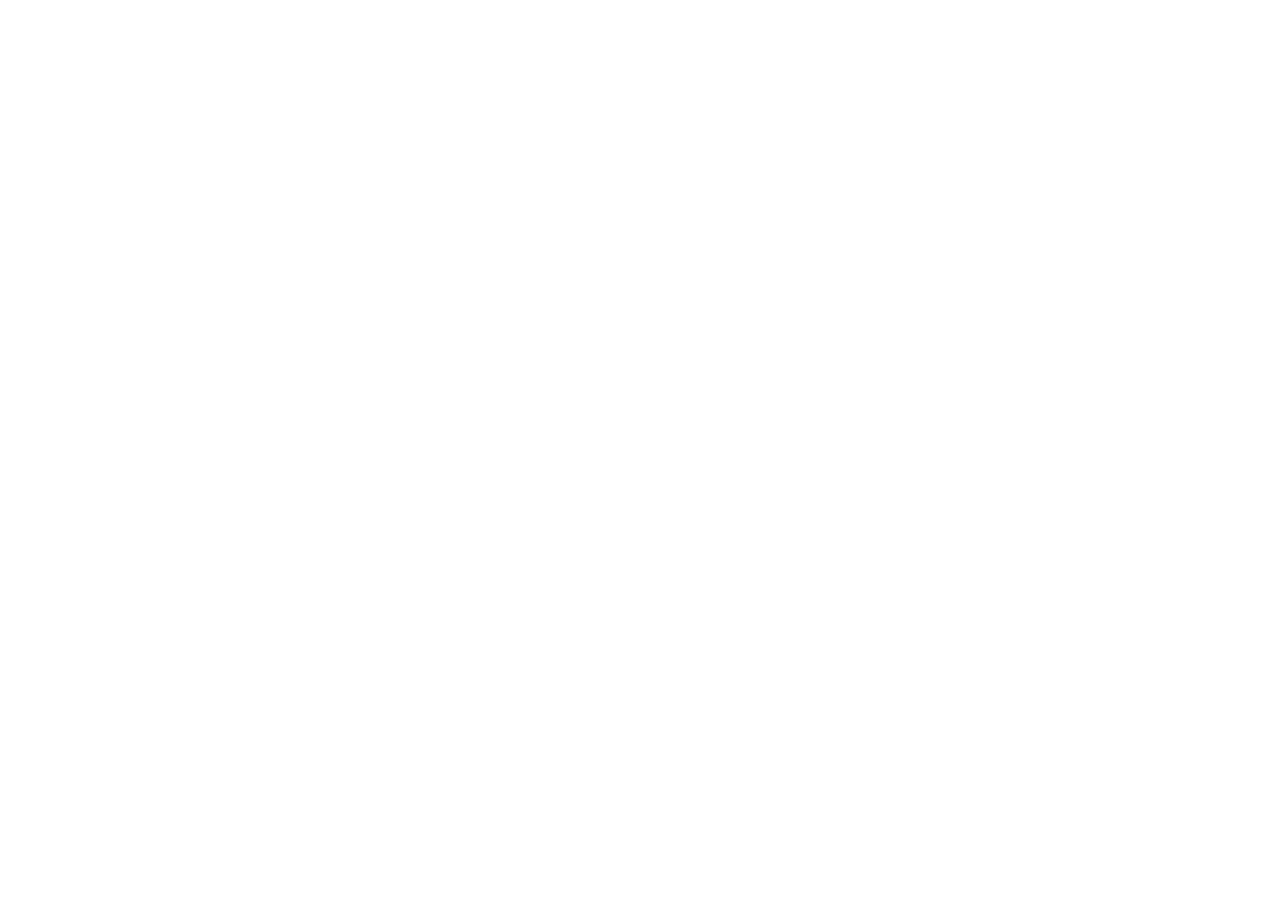
==== Lidia/index.html @ 663ab111 "s" ====
<!DOCTYPE html>
<html lang="en">
<head>
    <meta charset="UTF-8">
    <meta name="viewport" content="width=device-width, initial-scale=1.0">
    <link rel="stylesheet" href="./css/style.css">
    <title>Lidia</title>
</head>
<body>
    <section class="wrapper">
        <header class="header">

        </header>
        <main class="page">

        </main>
        <footer class="footer">
            
        </footer>
    </section>
</body>
</html>
---- Lidia/css/style.css ----
@import url("reset.css");
@import url("https://fonts.googleapis.com/css?family=Plus+Jakarta+Sans:regular,500,700,800&display=swap");
body{
    font-family: "Plus Jakarta Sans";
    color: #5E6282;
}

.wrapper{
    min-height: 100%;
    display: flex;
    flex-direction: column;
    overflow: clip;
}
.wrapper > main{
    flex-grow: 1;
}
[class*="__container"]{
    max-width: 1230px;
    padding-left: 15px;
    padding-right: 15px;
    margin: 0 auto;
}
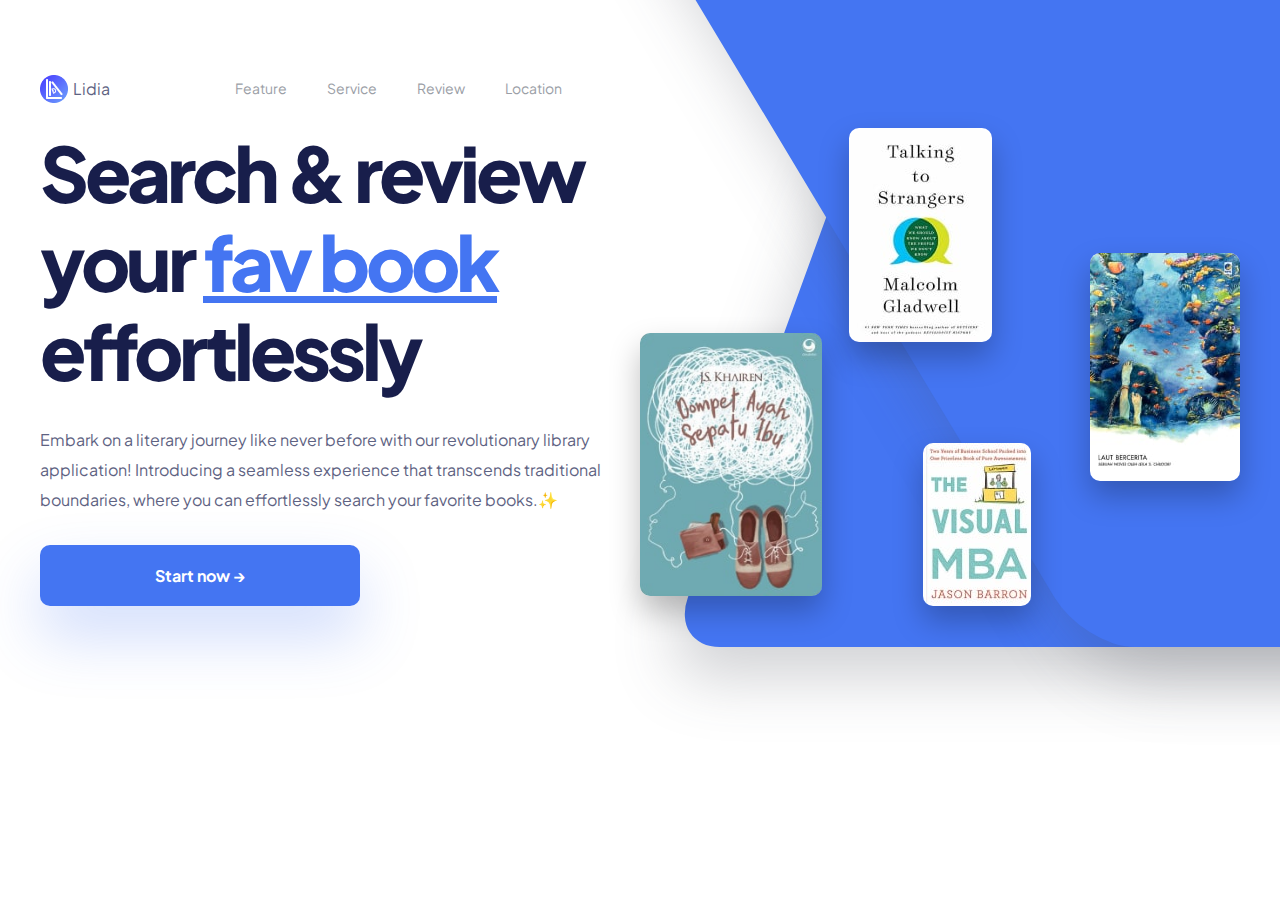
==== commit 396955a9: "a" ====
--- a/Lidia/index.html
+++ b/Lidia/index.html
@@ -1,22 +1,69 @@
-<!DOCTYPE html>
-<html lang="en">
-<head>
-    <meta charset="UTF-8">
-    <meta name="viewport" content="width=device-width, initial-scale=1.0">
-    <link rel="stylesheet" href="./css/style.css">
-    <title>Lidia</title>
-</head>
-<body>
-    <section class="wrapper">
-        <header class="header">
-
-        </header>
-        <main class="page">
-
-        </main>
-        <footer class="footer">
-            
-        </footer>
-    </section>
-</body>
+<!DOCTYPE html>
+<html lang="en">
+<head>
+    <meta charset="UTF-8">
+    <meta name="viewport" content="width=device-width, initial-scale=1.0">
+    <link rel="stylesheet" href="./css/style.css">
+    <title>Lidia</title>
+</head>
+<body>
+    <section class="wrapper">
+        <header id="header" class="header">
+            <div class="header__container">
+                <a href="#header" class="header__logo"><img src="./img/Logo.png" alt="Logo">Lidia</a>
+                <nav class="header__menu">
+                    <ul class="header__list">
+                        <li class="header__item">
+                            <a href="" class="header__link">Feature</a>
+                        </li>
+                        <li class="header__item">
+                            <a href="" class="header__link">Service</a>
+                        </li>
+                        <li class="header__item">
+                            <a href="" class="header__link">Review</a>
+                        </li>
+                        <li class="header__item">
+                            <a href="" class="header__link">Location</a>
+                        </li>
+                    </ul>
+                </nav>
+            </div>
+        </header>
+        <main class="page">
+            <section class="pgge__hero hero">
+                <div class="hero__container">
+                    <div class="hero__content content-hero">
+                        <h1 class="content__tittle">Search & review
+                            your <a href="#">fav book</a> effortlessly</h1>
+                        <div class="content__text">
+                            <p>Embark on a literary journey like never before with our revolutionary 
+                                library application! Introducing a seamless experience 
+                                that transcends traditional boundaries, where  you 
+                                can effortlessly search your favorite books.✨</p>
+                        </div>
+                        <a class="content-btn" href="#">Start now →</a>
+                    </div>
+                    <div class="hero__images">
+                        <a href="" class="image-hero__item images-hero__item--01">
+                            <img src="./img/dompet.jpg" alt="" class="images-hero__image">
+                        </a>
+                        <a href="" class="image-hero__item images-hero__item--02">
+                            <img src="./img/talking.jpg" alt="" class="images-hero__image">
+                        </a>
+                        <a href="" class="image-hero__item images-hero__item--03">
+                            <img src="./img/midnight.jpg" alt="" class="images-hero__image">
+                        </a>
+                        <a href="" class="image-hero__item images-hero__item--04">
+                            <img src="./img//visual.jpg" alt="" class="images-hero__image">
+                        </a>
+                    </div>
+                </div>
+            </section>
+        </main>
+        <footer class="footer">
+            
+        </footer>
+    </section>
+
+</body>
 </html>--- a/Lidia/css/style.css
+++ b/Lidia/css/style.css
@@ -1,22 +1,204 @@
-@import url("reset.css");
-@import url("https://fonts.googleapis.com/css?family=Plus+Jakarta+Sans:regular,500,700,800&display=swap");
-body{
-    font-family: "Plus Jakarta Sans";
-    color: #5E6282;
-}
-
-.wrapper{
-    min-height: 100%;
-    display: flex;
-    flex-direction: column;
-    overflow: clip;
-}
-.wrapper > main{
-    flex-grow: 1;
-}
-[class*="__container"]{
-    max-width: 1230px;
-    padding-left: 15px;
-    padding-right: 15px;
-    margin: 0 auto;
+@import url("reset.css");
+@import url("https://fonts.googleapis.com/css?family=Plus+Jakarta+Sans:regular,500,700,800&display=swap");
+body{
+    font-family: "Plus Jakarta Sans";
+    color: #5E6282;
+}
+
+.wrapper{
+    min-height: 100%;
+    display: flex;
+    flex-direction: column;
+    overflow: clip;
+}
+.wrapper > main{
+    flex-grow: 1;
+}
+[class*="__container"]{
+    max-width: 1230px;
+    padding-left: 15px;
+    padding-right: 15px;
+    margin: 0 auto;
+}
+.header-block__label{
+    text-transform: uppercase;
+    color: #4475F2;
+    font-weight: 800;
+    letter-spacing: 2px;
+    font-size: 18px;
+    line-height: 128%; 
+
+}
+.header-block__tittke{
+    color: #000;
+    font-size: 48px;
+    font-weight: 800;
+    line-height: 134%;
+}
+/*---------------------------  HEADER  -------------------------------*/
+.header {
+    padding-top: 75px;
+}
+.header__container {
+    display: flex;
+    align-items: center;
+    gap: 125px;
+}
+.header__logo {
+    display: flex;
+    align-items: center;
+    gap: 5px;
+}
+.header__logo img{
+    max-width: 100%;
+}
+.header__menu {
+}
+.header__list {
+    display: flex;
+    align-items: center;
+    gap: 40px;
+}
+.header__item {
+}
+.header__link {
+    font-weight: 400;
+    font-size: 14px;
+    color: #9A9EA6;
+    line-height: 128.571429%;
+    transition: color 0.3s ease;
+}
+.header__link:hover,.header__link:focus,.header__link:active{
+    color: #4737FF;
+}
+/*--------------------------------- Hero ---------------------------*/
+.page {
+}
+.pgge__hero {
+}
+.hero {
+    padding-top: 25px;
+    padding-bottom: 40px;
+    position: relative;
+}
+
+
+.hero__container {
+    display: flex;
+}
+.hero__container::after,.hero__container::before{
+    content: '';
+    position: absolute;
+    background-color: #4475F2;
+    height: 150%;
+    transform-origin: left bottom;
+    box-shadow: 0 30px 60px 0 rgba(71,74,87,0.25);  
+    width: 100vw;
+    border-radius: 50px;
+    bottom: 0;
+}
+.hero__container::before{
+    left: calc(50% + 30px);
+    transform: skew(-20deg);
+}
+.hero__container::after{
+    transform: skew(31deg);
+    left: calc(50% + 444px);
+
+}
+.hero__content {
+    flex: 0 1 50%;
+}
+.content-hero {
+    display: grid;
+    align-content: start;
+    gap: 30px;
+}
+.content__tittle {
+    font-weight: 800;
+    font-size: 76px;
+    line-height: 89px;
+    letter-spacing: -4px;
+    color: #181E4B;
+    
+}
+.content__tittle a{
+    color: #4475F2;
+    text-decoration: underline;
+    
+}
+.content__tittle a:hover{
+    text-decoration:none;
+    color: #4737FF;
+}
+.content__text{
+
+}
+.content__text p {
+    font-size: 16px;
+    font-weight: 400;
+    color: #5E6282;
+    line-height: 30px; /* 750%; 120/16 */
+}
+.content-btn {
+    background-color: #4475F2;
+    padding: 18px 54px;
+    font-weight: 700;
+    font-size: 16px;
+    line-height: 25px;
+    color: #ffffff;
+    text-align: center;
+    box-shadow: 0 30px 60px 0 rgba(68,117,242,.25);
+    border-radius: 10px 10px 10px 10px;
+    width: 100%;
+    height: auto;
+    margin: 0;
+    display: block;
+    max-width: 320px;   
+    position: relative;
+    top: 0;
+    transition: all 0.3s;
+}
+.content-btn:hover{
+    background-color: #4737FF;
+    top: 3px;
+    box-shadow: 0 30px 60px 0 rgba(68,117,242,0.5);
+}
+
+.hero__images {
+    flex: 0 1 50%;
+    position: relative;
+    z-index: 2;
+    display: grid;
+    grid-template-columns: repeat(3,1fr);
+    grid-template-rows: repeat(2,1fr);
+    gap: 27px;
+}
+.image-hero__item {
+}
+
+.images-hero__image {
+    border-radius: 10px;
+    box-shadow: 0 15px 30px 0 rgba(0,0,0,.25);
+}
+.images-hero__item--01 {
+   grid-row: span 2;
+   align-self: end;
+   padding-bottom: 10px;
+}
+.images-hero__item--02 {
+    
+
+
+}
+.images-hero__item--03 {
+    align-self: center;
+    justify-self: end;
+    grid-row: span 2;
+}
+.images-hero__item--04 {
+    align-self: end;
+    justify-self: end;
+
+    
 }